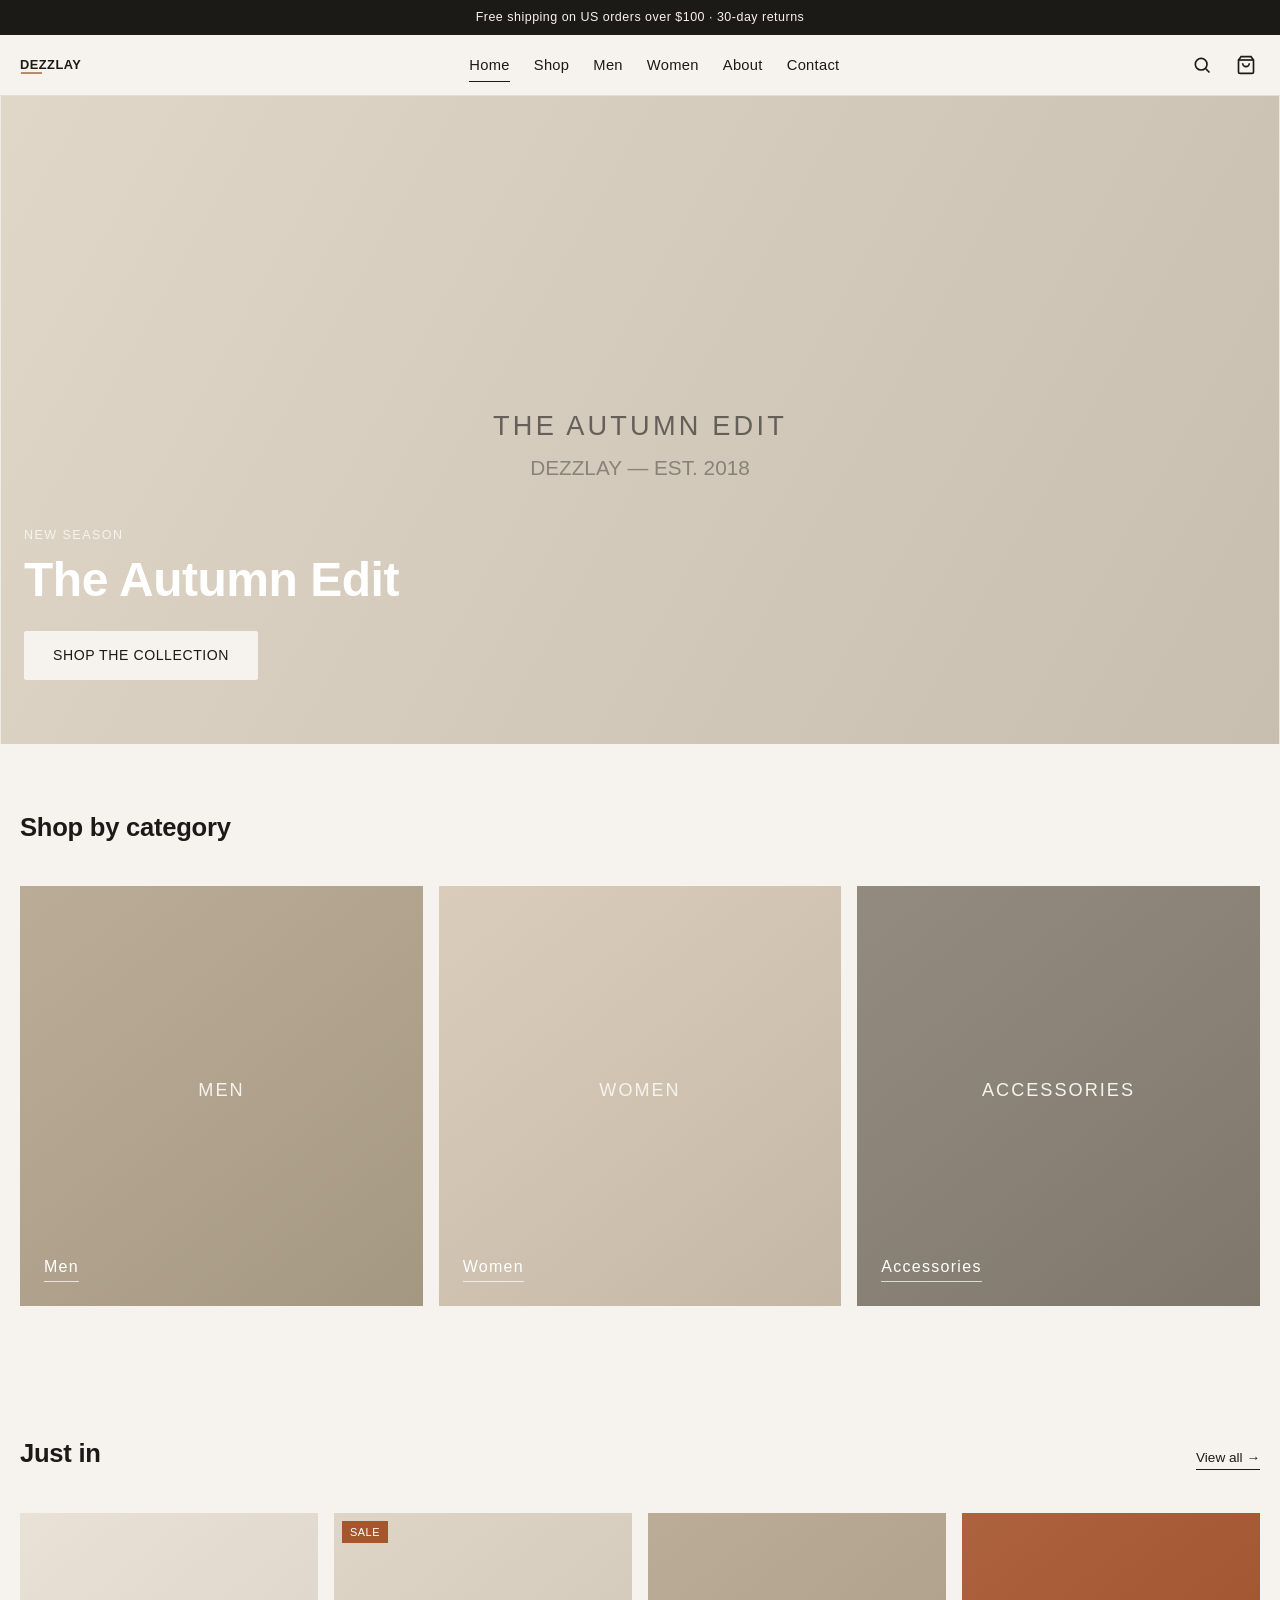
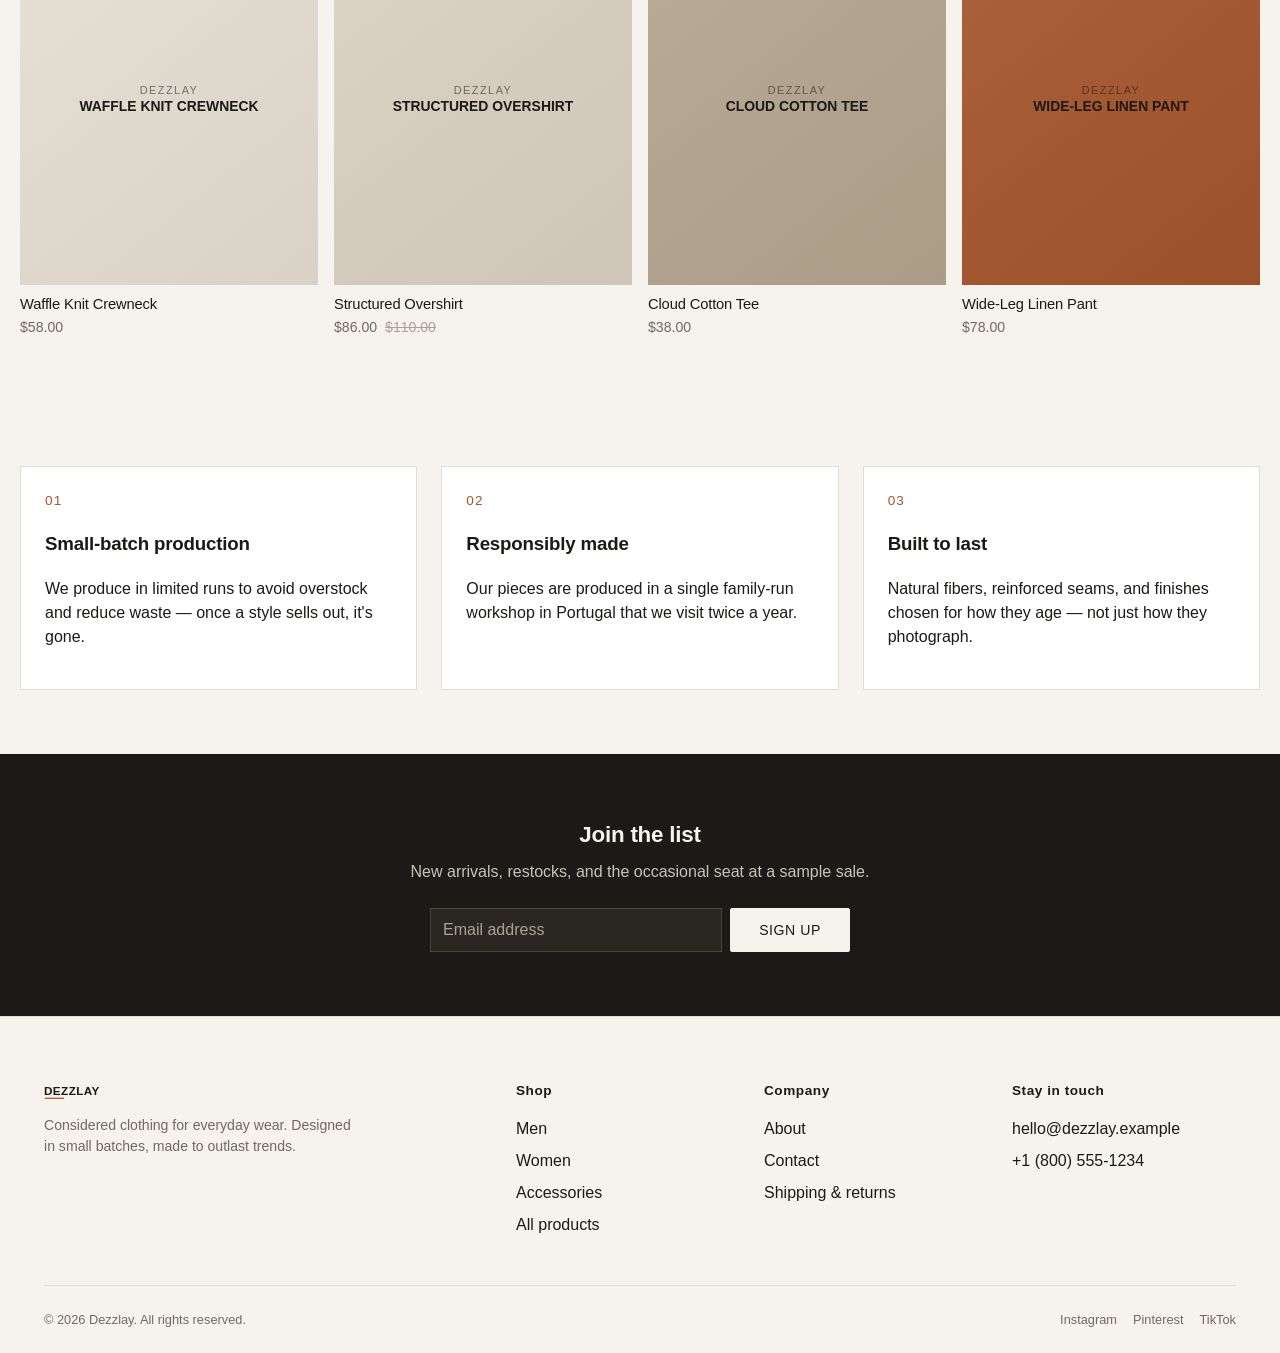
==== index.html @ 0eb993d6 "Initial commit" ====
<!doctype html>
<html lang="en">
<head>
<meta charset="UTF-8">
<meta name="viewport" content="width=device-width, initial-scale=1.0">
<title>Dezzlay — Considered Clothing, Made to Last</title>
<meta name="description" content="Dezzlay is a small clothing label making considered everyday essentials for men and women, designed in small batches and made to last.">
<link rel="icon" href="assets/favicon.svg" type="image/svg+xml">
<link rel="stylesheet" href="css/style.css">
</head>
<body>

<div class="topbar">Free shipping on US orders over $100 · 30-day returns</div>

<header class="site-header">
  <div class="container header-inner">
    <a href="index.html" class="logo"><img src="assets/logo.svg" alt="Dezzlay"></a>
    <nav class="main-nav">
      <ul>
        <li><a href="index.html" class="active">Home</a></li>
        <li><a href="shop.html">Shop</a></li>
        <li><a href="shop.html?category=men">Men</a></li>
        <li><a href="shop.html?category=women">Women</a></li>
        <li><a href="about.html">About</a></li>
        <li><a href="contact.html">Contact</a></li>
      </ul>
    </nav>
    <div class="header-actions">
      <button class="icon-btn" data-search-toggle aria-label="Search">
        <svg viewBox="0 0 24 24" fill="none" stroke="currentColor" stroke-width="2"><circle cx="11" cy="11" r="7"/><line x1="21" y1="21" x2="16.65" y2="16.65"/></svg>
      </button>
      <button class="icon-btn" data-cart-toggle aria-label="Cart">
        <svg viewBox="0 0 24 24" fill="none" stroke="currentColor" stroke-width="2"><path d="M6 2 3 6v14a2 2 0 0 0 2 2h14a2 2 0 0 0 2-2V6l-3-4Z"/><path d="M3 6h18"/><path d="M16 10a4 4 0 0 1-8 0"/></svg>
        <span class="cart-count" data-cart-count style="display:none;">0</span>
      </button>
      <button class="menu-toggle" aria-label="Open menu" aria-expanded="false"><span></span><span></span><span></span></button>
    </div>
  </div>
  <div class="search-panel">
    <div class="container">
      <form>
        <input type="text" placeholder="Search products…" aria-label="Search products">
        <button type="submit">Search</button>
      </form>
    </div>
  </div>
</header>
<div class="nav-scrim"></div>

<main>

  <section class="hero">
    <img src="assets/hero.svg" alt="Dezzlay autumn collection">
    <div class="hero-content">
      <span class="eyebrow">New Season</span>
      <h1>The Autumn Edit</h1>
      <a href="shop.html" class="btn btn-light">Shop the collection</a>
    </div>
  </section>

  <section class="section container">
    <div class="section-head">
      <h2>Shop by category</h2>
    </div>
    <div class="category-grid">
      <a class="category-tile" href="shop.html?category=men">
        <img src="assets/tile-men.svg" alt="Men's clothing">
        <span>Men</span>
      </a>
      <a class="category-tile" href="shop.html?category=women">
        <img src="assets/tile-women.svg" alt="Women's clothing">
        <span>Women</span>
      </a>
      <a class="category-tile" href="shop.html?category=accessories">
        <img src="assets/tile-accessories.svg" alt="Accessories">
        <span>Accessories</span>
      </a>
    </div>
  </section>

  <section class="section container">
    <div class="section-head">
      <h2>Just in</h2>
      <a href="shop.html" class="link-arrow">View all →</a>
    </div>
    <div class="product-grid" id="featured-grid"></div>
  </section>

  <section class="section container">
    <div class="value-grid">
      <div class="value-card">
        <div class="num">01</div>
        <h3>Small-batch production</h3>
        <p>We produce in limited runs to avoid overstock and reduce waste — once a style sells out, it's gone.</p>
      </div>
      <div class="value-card">
        <div class="num">02</div>
        <h3>Responsibly made</h3>
        <p>Our pieces are produced in a single family-run workshop in Portugal that we visit twice a year.</p>
      </div>
      <div class="value-card">
        <div class="num">03</div>
        <h3>Built to last</h3>
        <p>Natural fibers, reinforced seams, and finishes chosen for how they age — not just how they photograph.</p>
      </div>
    </div>
  </section>

  <section class="newsletter">
    <div class="container">
      <h2>Join the list</h2>
      <p>New arrivals, restocks, and the occasional seat at a sample sale.</p>
      <form>
        <input type="email" required placeholder="Email address" aria-label="Email address">
        <button class="btn btn-light" type="submit">Sign up</button>
      </form>
    </div>
  </section>

</main>

<footer class="site-footer">
  <div class="container">
    <div class="footer-grid">
      <div>
        <img src="assets/logo.svg" alt="Dezzlay" style="height:20px;margin-bottom:12px;">
        <p>Considered clothing for everyday wear. Designed in small batches, made to outlast trends.</p>
      </div>
      <div>
        <h4>Shop</h4>
        <ul>
          <li><a href="shop.html?category=men">Men</a></li>
          <li><a href="shop.html?category=women">Women</a></li>
          <li><a href="shop.html?category=accessories">Accessories</a></li>
          <li><a href="shop.html">All products</a></li>
        </ul>
      </div>
      <div>
        <h4>Company</h4>
        <ul>
          <li><a href="about.html">About</a></li>
          <li><a href="contact.html">Contact</a></li>
          <li><a href="contact.html">Shipping &amp; returns</a></li>
        </ul>
      </div>
      <div>
        <h4>Stay in touch</h4>
        <ul>
          <li><a href="mailto:hello@dezzlay.example">hello@dezzlay.example</a></li>
          <li><a href="tel:+18005551234">+1 (800) 555-1234</a></li>
        </ul>
      </div>
    </div>
    <div class="footer-bottom">
      <span>© <span data-year></span> Dezzlay. All rights reserved.</span>
      <div class="social-row">
        <a href="#">Instagram</a>
        <a href="#">Pinterest</a>
        <a href="#">TikTok</a>
      </div>
    </div>
  </div>
</footer>

<div class="cart-drawer-scrim"></div>
<div class="cart-drawer">
  <div class="cart-drawer-head">
    <strong>Your cart</strong>
    <button class="icon-btn" data-cart-close aria-label="Close cart">✕</button>
  </div>
  <div class="cart-drawer-body"></div>
  <div class="cart-drawer-foot"></div>
</div>

<script src="js/products.js"></script>
<script src="js/cart.js"></script>
<script src="js/cart-render.js"></script>
<script src="js/main.js"></script>
<script src="js/home.js"></script>
</body>
</html>
---- css/style.css ----
/* ==========================================================================
   DEZZLAY — Design system
   ========================================================================== */

:root {
  --bg: #F6F3EE;
  --surface: #FFFFFF;
  --text: #1C1A17;
  --muted: #6F6A61;
  --border: #E3DED5;
  --accent: #A6562D;
  --accent-dark: #86431F;
  --success: #4B6350;
  --danger: #B3402F;

  --font-sans: 'Helvetica Neue', Arial, 'Segoe UI', sans-serif;
  --container: 1240px;
  --radius: 2px;

  --space-1: 4px;
  --space-2: 8px;
  --space-3: 16px;
  --space-4: 24px;
  --space-5: 40px;
  --space-6: 64px;
  --space-7: 96px;
}

* { box-sizing: border-box; }
html { scroll-behavior: smooth; }

body {
  margin: 0;
  font-family: var(--font-sans);
  background: var(--bg);
  color: var(--text);
  line-height: 1.5;
  -webkit-font-smoothing: antialiased;
}

img { max-width: 100%; display: block; }
a { color: inherit; text-decoration: none; }
ul { list-style: none; margin: 0; padding: 0; }
button { font-family: inherit; cursor: pointer; }
input, select, textarea { font-family: inherit; font-size: 1rem; }

.container {
  max-width: var(--container);
  margin: 0 auto;
  padding: 0 var(--space-4);
}

.visually-hidden {
  position: absolute;
  width: 1px; height: 1px;
  overflow: hidden;
  clip: rect(0,0,0,0);
  white-space: nowrap;
}

/* ---------- Topbar ---------- */
.topbar {
  background: var(--text);
  color: var(--bg);
  font-size: 0.78rem;
  letter-spacing: 0.04em;
  text-align: center;
  padding: var(--space-2) var(--space-3);
}

/* ---------- Header ---------- */
.site-header {
  position: sticky;
  top: 0;
  z-index: 50;
  background: var(--bg);
  border-bottom: 1px solid var(--border);
}

.header-inner {
  display: flex;
  align-items: center;
  justify-content: space-between;
  padding: var(--space-3) 0;
  gap: var(--space-4);
}

.logo img { height: 22px; }

.main-nav { display: flex; }
.main-nav ul { display: flex; gap: var(--space-4); }
.main-nav a {
  font-size: 0.92rem;
  letter-spacing: 0.02em;
  padding: var(--space-2) 0;
  border-bottom: 1px solid transparent;
  transition: border-color 0.15s ease;
}
.main-nav a:hover,
.main-nav a.active { border-color: var(--text); }

.header-actions { display: flex; align-items: center; gap: var(--space-3); }

.icon-btn {
  background: none;
  border: none;
  padding: var(--space-1);
  display: inline-flex;
  align-items: center;
  justify-content: center;
  color: var(--text);
  position: relative;
}
.icon-btn svg { width: 20px; height: 20px; }

.cart-count {
  position: absolute;
  top: -6px;
  right: -8px;
  background: var(--accent);
  color: #fff;
  font-size: 0.65rem;
  min-width: 16px;
  height: 16px;
  border-radius: 50%;
  display: flex;
  align-items: center;
  justify-content: center;
  padding: 0 3px;
}

.menu-toggle {
  display: none;
  background: none;
  border: none;
  flex-direction: column;
  gap: 4px;
  padding: var(--space-2);
}
.menu-toggle span {
  width: 22px; height: 2px;
  background: var(--text);
  display: block;
}

.search-panel {
  display: none;
  border-bottom: 1px solid var(--border);
  background: var(--surface);
}
.search-panel.open { display: block; }
.search-panel form {
  display: flex;
  gap: var(--space-2);
  padding: var(--space-3) 0;
}
.search-panel input {
  flex: 1;
  border: 1px solid var(--border);
  padding: var(--space-2) var(--space-3);
  background: var(--bg);
}
.search-panel button {
  border: 1px solid var(--text);
  background: var(--text);
  color: var(--bg);
  padding: var(--space-2) var(--space-4);
}

/* ---------- Mobile nav ---------- */
@media (max-width: 860px) {
  .main-nav {
    position: fixed;
    inset: 0 20% 0 0;
    top: 0;
    background: var(--bg);
    transform: translateX(100%);
    transition: transform 0.25s ease;
    padding: var(--space-6) var(--space-4);
    border-left: 1px solid var(--border);
    z-index: 60;
  }
  .main-nav.open { transform: translateX(0); }
  .main-nav ul { flex-direction: column; gap: var(--space-3); }
  .main-nav a { font-size: 1.1rem; }
  .menu-toggle { display: flex; }
  .nav-scrim {
    display: none;
    position: fixed; inset: 0;
    background: rgba(0,0,0,0.3);
    z-index: 55;
  }
  .nav-scrim.open { display: block; }
}

/* ---------- Buttons ---------- */
.btn {
  display: inline-flex;
  align-items: center;
  justify-content: center;
  gap: var(--space-2);
  padding: 13px 28px;
  border: 1px solid var(--text);
  background: var(--text);
  color: var(--bg);
  font-size: 0.88rem;
  letter-spacing: 0.04em;
  text-transform: uppercase;
  border-radius: var(--radius);
  transition: opacity 0.15s ease, transform 0.1s ease;
}
.btn:hover { opacity: 0.85; }
.btn:active { transform: translateY(1px); }
.btn:disabled { opacity: 0.4; cursor: not-allowed; }

.btn-outline {
  background: transparent;
  color: var(--text);
}
.btn-light {
  background: var(--bg);
  color: var(--text);
  border-color: var(--bg);
}
.btn-block { width: 100%; }
.btn-sm { padding: 9px 18px; font-size: 0.78rem; }

/* ---------- Hero ---------- */
.hero {
  position: relative;
}
.hero img {
  width: 100%;
  height: 72vh;
  min-height: 420px;
  object-fit: cover;
}
.hero-content {
  position: absolute;
  bottom: var(--space-6);
  left: var(--space-4);
  max-width: 440px;
}
.hero-content .eyebrow { color: var(--bg); }
.hero-content h1 {
  color: #fff;
  font-size: clamp(2rem, 4vw, 3rem);
  margin: var(--space-2) 0 var(--space-4);
  line-height: 1.1;
}

.eyebrow {
  text-transform: uppercase;
  letter-spacing: 0.12em;
  font-size: 0.78rem;
  color: var(--muted);
}

/* ---------- Section headers ---------- */
.section {
  padding: var(--space-6) 0;
}
.section-head {
  display: flex;
  align-items: baseline;
  justify-content: space-between;
  margin-bottom: var(--space-5);
  flex-wrap: wrap;
  gap: var(--space-2);
}
.section-head h2 {
  font-size: 1.6rem;
  margin: 0;
}
.section-head .link-arrow {
  font-size: 0.85rem;
  border-bottom: 1px solid var(--text);
}

/* ---------- Category tiles ---------- */
.category-grid {
  display: grid;
  grid-template-columns: repeat(3, 1fr);
  gap: var(--space-3);
}
.category-tile { position: relative; overflow: hidden; }
.category-tile img { width: 100%; height: 420px; object-fit: cover; transition: transform 0.4s ease; }
.category-tile:hover img { transform: scale(1.04); }
.category-tile span {
  position: absolute;
  bottom: var(--space-4);
  left: var(--space-4);
  color: #fff;
  font-size: 1rem;
  letter-spacing: 0.08em;
  border-bottom: 1px solid rgba(255,255,255,0.7);
  padding-bottom: 2px;
}

@media (max-width: 760px) {
  .category-grid { grid-template-columns: 1fr; }
}

/* ---------- Product grid ---------- */
.toolbar {
  display: flex;
  align-items: center;
  justify-content: space-between;
  flex-wrap: wrap;
  gap: var(--space-3);
  margin-bottom: var(--space-5);
  border-bottom: 1px solid var(--border);
  padding-bottom: var(--space-4);
}
.filters { display: flex; gap: var(--space-2); flex-wrap: wrap; }
.filter-btn {
  border: 1px solid var(--border);
  background: var(--surface);
  padding: 8px 16px;
  font-size: 0.82rem;
  letter-spacing: 0.02em;
  border-radius: 999px;
}
.filter-btn.active { background: var(--text); color: var(--bg); border-color: var(--text); }

.sort-select {
  border: 1px solid var(--border);
  background: var(--surface);
  padding: 8px 12px;
}

.product-grid {
  display: grid;
  grid-template-columns: repeat(4, 1fr);
  gap: var(--space-4) var(--space-3);
}
@media (max-width: 980px) { .product-grid { grid-template-columns: repeat(2, 1fr); } }
@media (max-width: 520px) { .product-grid { grid-template-columns: 1fr 1fr; gap: var(--space-3) var(--space-2); } }

.product-card { display: block; }
.product-card .thumb {
  position: relative;
  overflow: hidden;
  background: var(--border);
  aspect-ratio: 4 / 5;
}
.product-card .thumb img.alt {
  position: absolute; inset: 0;
  opacity: 0;
  transition: opacity 0.3s ease;
}
.product-card:hover .thumb img.alt { opacity: 1; }
.product-card .badge {
  position: absolute;
  top: var(--space-2);
  left: var(--space-2);
  background: var(--accent);
  color: #fff;
  font-size: 0.68rem;
  letter-spacing: 0.05em;
  padding: 3px 8px;
  text-transform: uppercase;
}
.product-card .info { padding-top: var(--space-2); }
.product-card h3 {
  font-size: 0.92rem;
  font-weight: 500;
  margin: 0 0 2px;
}
.product-card .price {
  font-size: 0.88rem;
  color: var(--muted);
  display: flex;
  gap: var(--space-2);
}
.product-card .price .compare {
  text-decoration: line-through;
  color: #A9A298;
}
.product-card .swatches {
  display: flex;
  gap: 4px;
  margin-top: 6px;
}
.product-card .swatches span {
  width: 10px; height: 10px;
  border-radius: 50%;
  border: 1px solid var(--border);
}

.empty-state {
  text-align: center;
  padding: var(--space-7) 0;
  color: var(--muted);
}

/* ---------- Product detail ---------- */
.product-detail {
  display: grid;
  grid-template-columns: 1fr 1fr;
  gap: var(--space-6);
}
@media (max-width: 860px) { .product-detail { grid-template-columns: 1fr; gap: var(--space-4); } }

.gallery-main {
  aspect-ratio: 4/5;
  background: var(--border);
  overflow: hidden;
  margin-bottom: var(--space-2);
}
.gallery-thumbs { display: flex; gap: var(--space-2); }
.gallery-thumbs button {
  border: 1px solid transparent;
  background: none;
  padding: 0;
  width: 72px; height: 90px;
  overflow: hidden;
}
.gallery-thumbs button.active { border-color: var(--text); }

.product-info .breadcrumb {
  font-size: 0.8rem;
  color: var(--muted);
  margin-bottom: var(--space-3);
}
.product-info .breadcrumb a:hover { text-decoration: underline; }
.product-info h1 { font-size: 1.8rem; margin: 0 0 var(--space-2); }
.product-info .price-row {
  display: flex;
  align-items: center;
  gap: var(--space-3);
  font-size: 1.15rem;
  margin-bottom: var(--space-4);
}
.product-info .price-row .compare {
  text-decoration: line-through;
  color: var(--muted);
  font-size: 0.95rem;
}

.option-group { margin-bottom: var(--space-4); }
.option-group .label-row {
  display: flex;
  justify-content: space-between;
  font-size: 0.85rem;
  margin-bottom: var(--space-2);
}
.option-group .label-row .selected { color: var(--muted); }

.swatch-row { display: flex; gap: var(--space-2); flex-wrap: wrap; }
.size-btn {
  border: 1px solid var(--border);
  background: var(--surface);
  min-width: 48px;
  padding: 10px 12px;
  font-size: 0.85rem;
}
.size-btn.active { border-color: var(--text); background: var(--text); color: var(--bg); }
.color-dot {
  width: 30px; height: 30px;
  border-radius: 50%;
  border: 2px solid transparent;
  display: inline-flex;
  align-items: center;
  justify-content: center;
}
.color-dot.active { border-color: var(--text); }
.color-dot i { width: 22px; height: 22px; border-radius: 50%; display: block; background: var(--c, var(--border)); }

.qty-row { display: flex; align-items: center; gap: var(--space-3); margin-bottom: var(--space-3); }
.qty-stepper {
  display: inline-flex;
  align-items: center;
  border: 1px solid var(--border);
}
.qty-stepper button {
  width: 36px; height: 40px;
  background: none;
  border: none;
  font-size: 1rem;
}
.qty-stepper input {
  width: 40px;
  text-align: center;
  border: none;
  background: none;
}

.add-to-cart-row { display: flex; gap: var(--space-2); margin-bottom: var(--space-4); }

.accordion-item { border-top: 1px solid var(--border); }
.accordion-item:last-child { border-bottom: 1px solid var(--border); }
.accordion-item summary {
  padding: var(--space-3) 0;
  cursor: pointer;
  font-size: 0.92rem;
  list-style: none;
  display: flex;
  justify-content: space-between;
}
.accordion-item summary::-webkit-details-marker { display: none; }
.accordion-item summary::after { content: '+'; }
.accordion-item[open] summary::after { content: '–'; }
.accordion-item p { color: var(--muted); font-size: 0.9rem; padding-bottom: var(--space-3); margin: 0; }
.accordion-item ul { color: var(--muted); font-size: 0.9rem; padding: 0 0 var(--space-3) var(--space-3); list-style: disc; }

.form-note {
  font-size: 0.82rem;
  color: var(--muted);
  margin-top: var(--space-2);
}

/* ---------- Cart ---------- */
.cart-layout {
  display: grid;
  grid-template-columns: 2fr 1fr;
  gap: var(--space-6);
  align-items: start;
}
@media (max-width: 860px) { .cart-layout { grid-template-columns: 1fr; } }

.cart-line {
  display: grid;
  grid-template-columns: 90px 1fr auto;
  gap: var(--space-3);
  padding: var(--space-4) 0;
  border-bottom: 1px solid var(--border);
}
.cart-line .thumb { aspect-ratio: 4/5; overflow: hidden; background: var(--border); }
.cart-line .meta h3 { margin: 0 0 4px; font-size: 0.95rem; }
.cart-line .meta .variant { font-size: 0.82rem; color: var(--muted); margin-bottom: var(--space-2); }
.cart-line .remove-btn { font-size: 0.78rem; color: var(--muted); border-bottom: 1px solid var(--muted); }
.cart-line .line-total { font-size: 0.95rem; text-align: right; white-space: nowrap; }

.summary-box {
  border: 1px solid var(--border);
  padding: var(--space-4);
  background: var(--surface);
}
.summary-row {
  display: flex;
  justify-content: space-between;
  font-size: 0.92rem;
  margin-bottom: var(--space-2);
  color: var(--muted);
}
.summary-row.total {
  color: var(--text);
  font-size: 1.1rem;
  border-top: 1px solid var(--border);
  padding-top: var(--space-3);
  margin-top: var(--space-3);
}

.cart-empty { text-align: center; padding: var(--space-7) 0; }

/* ---------- Mini cart drawer ---------- */
.cart-drawer-scrim {
  display: none;
  position: fixed; inset: 0;
  background: rgba(0,0,0,0.3);
  z-index: 70;
}
.cart-drawer-scrim.open { display: block; }
.cart-drawer {
  position: fixed;
  top: 0; right: 0; bottom: 0;
  width: 380px;
  max-width: 90vw;
  background: var(--bg);
  z-index: 75;
  transform: translateX(100%);
  transition: transform 0.25s ease;
  display: flex;
  flex-direction: column;
}
.cart-drawer.open { transform: translateX(0); }
.cart-drawer-head {
  display: flex;
  justify-content: space-between;
  align-items: center;
  padding: var(--space-4);
  border-bottom: 1px solid var(--border);
}
.cart-drawer-body { flex: 1; overflow-y: auto; padding: 0 var(--space-4); }
.cart-drawer-foot { padding: var(--space-4); border-top: 1px solid var(--border); }

/* ---------- Forms (contact/newsletter) ---------- */
.form-grid {
  display: grid;
  grid-template-columns: 1fr 1fr;
  gap: var(--space-3);
}
@media (max-width: 640px) { .form-grid { grid-template-columns: 1fr; } }
.field { display: flex; flex-direction: column; gap: 6px; margin-bottom: var(--space-3); }
.field.full { grid-column: 1 / -1; }
.field label { font-size: 0.82rem; color: var(--muted); }
.field input, .field textarea, .field select {
  border: 1px solid var(--border);
  background: var(--surface);
  padding: 11px 12px;
}
.field textarea { resize: vertical; min-height: 120px; }

.newsletter {
  background: var(--text);
  color: var(--bg);
  text-align: center;
  padding: var(--space-6) var(--space-4);
}
.newsletter h2 { margin: 0 0 var(--space-2); font-size: 1.4rem; }
.newsletter p { color: #C9C3B8; margin: 0 0 var(--space-4); }
.newsletter form {
  display: flex;
  max-width: 420px;
  margin: 0 auto;
  gap: var(--space-2);
}
.newsletter input {
  flex: 1;
  border: 1px solid #4A463F;
  background: #2A2722;
  color: var(--bg);
  padding: 12px;
}
.newsletter input::placeholder { color: #A9A298; }

/* ---------- Footer ---------- */
.site-footer {
  border-top: 1px solid var(--border);
  padding: var(--space-6) 0 var(--space-4);
}
.footer-grid {
  display: grid;
  grid-template-columns: 2fr 1fr 1fr 1fr;
  gap: var(--space-4);
  margin-bottom: var(--space-5);
}
@media (max-width: 760px) {
  .footer-grid { grid-template-columns: 1fr 1fr; }
}
.footer-grid h4 { font-size: 0.85rem; margin: 0 0 var(--space-3); letter-spacing: 0.04em; }
.footer-grid ul li { margin-bottom: var(--space-2); }
.footer-grid a:hover { text-decoration: underline; }
.footer-grid p { color: var(--muted); font-size: 0.88rem; max-width: 320px; }
.footer-bottom {
  display: flex;
  justify-content: space-between;
  flex-wrap: wrap;
  gap: var(--space-2);
  border-top: 1px solid var(--border);
  padding-top: var(--space-4);
  font-size: 0.8rem;
  color: var(--muted);
}
.social-row { display: flex; gap: var(--space-3); }

/* ---------- About page ---------- */
.about-hero {
  display: grid;
  grid-template-columns: 1fr 1fr;
  gap: var(--space-6);
  align-items: center;
}
@media (max-width: 860px) { .about-hero { grid-template-columns: 1fr; } }
.about-hero img { aspect-ratio: 6/7; object-fit: cover; }
.stat-row { display: flex; gap: var(--space-6); margin-top: var(--space-5); }
.stat-row .stat strong { display: block; font-size: 1.8rem; }
.stat-row .stat span { color: var(--muted); font-size: 0.85rem; }

.value-grid {
  display: grid;
  grid-template-columns: repeat(3, 1fr);
  gap: var(--space-4);
}
@media (max-width: 760px) { .value-grid { grid-template-columns: 1fr; } }
.value-card { border: 1px solid var(--border); padding: var(--space-4); background: var(--surface); }
.value-card .num { color: var(--accent); font-size: 0.85rem; letter-spacing: 0.08em; margin-bottom: var(--space-2); }

/* ---------- Breadcrumbs / generic page header ---------- */
.page-header { padding: var(--space-5) 0 var(--space-4); border-bottom: 1px solid var(--border); margin-bottom: var(--space-5); }
.page-header h1 { margin: 0; font-size: 1.9rem; }
.page-header p { color: var(--muted); margin: var(--space-2) 0 0; max-width: 560px; }

/* ---------- 404 ---------- */
.not-found { text-align: center; padding: var(--space-7) 0; }
.not-found .code { font-size: 5rem; margin: 0; color: var(--border); font-weight: 700; }

/* ---------- Toast ---------- */
.toast {
  position: fixed;
  bottom: var(--space-4);
  left: 50%;
  transform: translateX(-50%) translateY(20px);
  background: var(--text);
  color: var(--bg);
  padding: 12px 22px;
  font-size: 0.88rem;
  border-radius: var(--radius);
  opacity: 0;
  pointer-events: none;
  transition: opacity 0.2s ease, transform 0.2s ease;
  z-index: 90;
}
.toast.show { opacity: 1; transform: translateX(-50%) translateY(0); }

/* ---------- Misc ---------- */
.two-col {
  display: grid;
  grid-template-columns: 1fr 1fr;
  gap: var(--space-5);
}
@media (max-width: 760px) { .two-col { grid-template-columns: 1fr; } }

.map-placeholder {
  background: var(--border);
  aspect-ratio: 16/9;
  display: flex;
  align-items: center;
  justify-content: center;
  color: var(--muted);
  font-size: 0.85rem;
}

h1, h2, h3 { font-weight: 600; letter-spacing: -0.01em; }
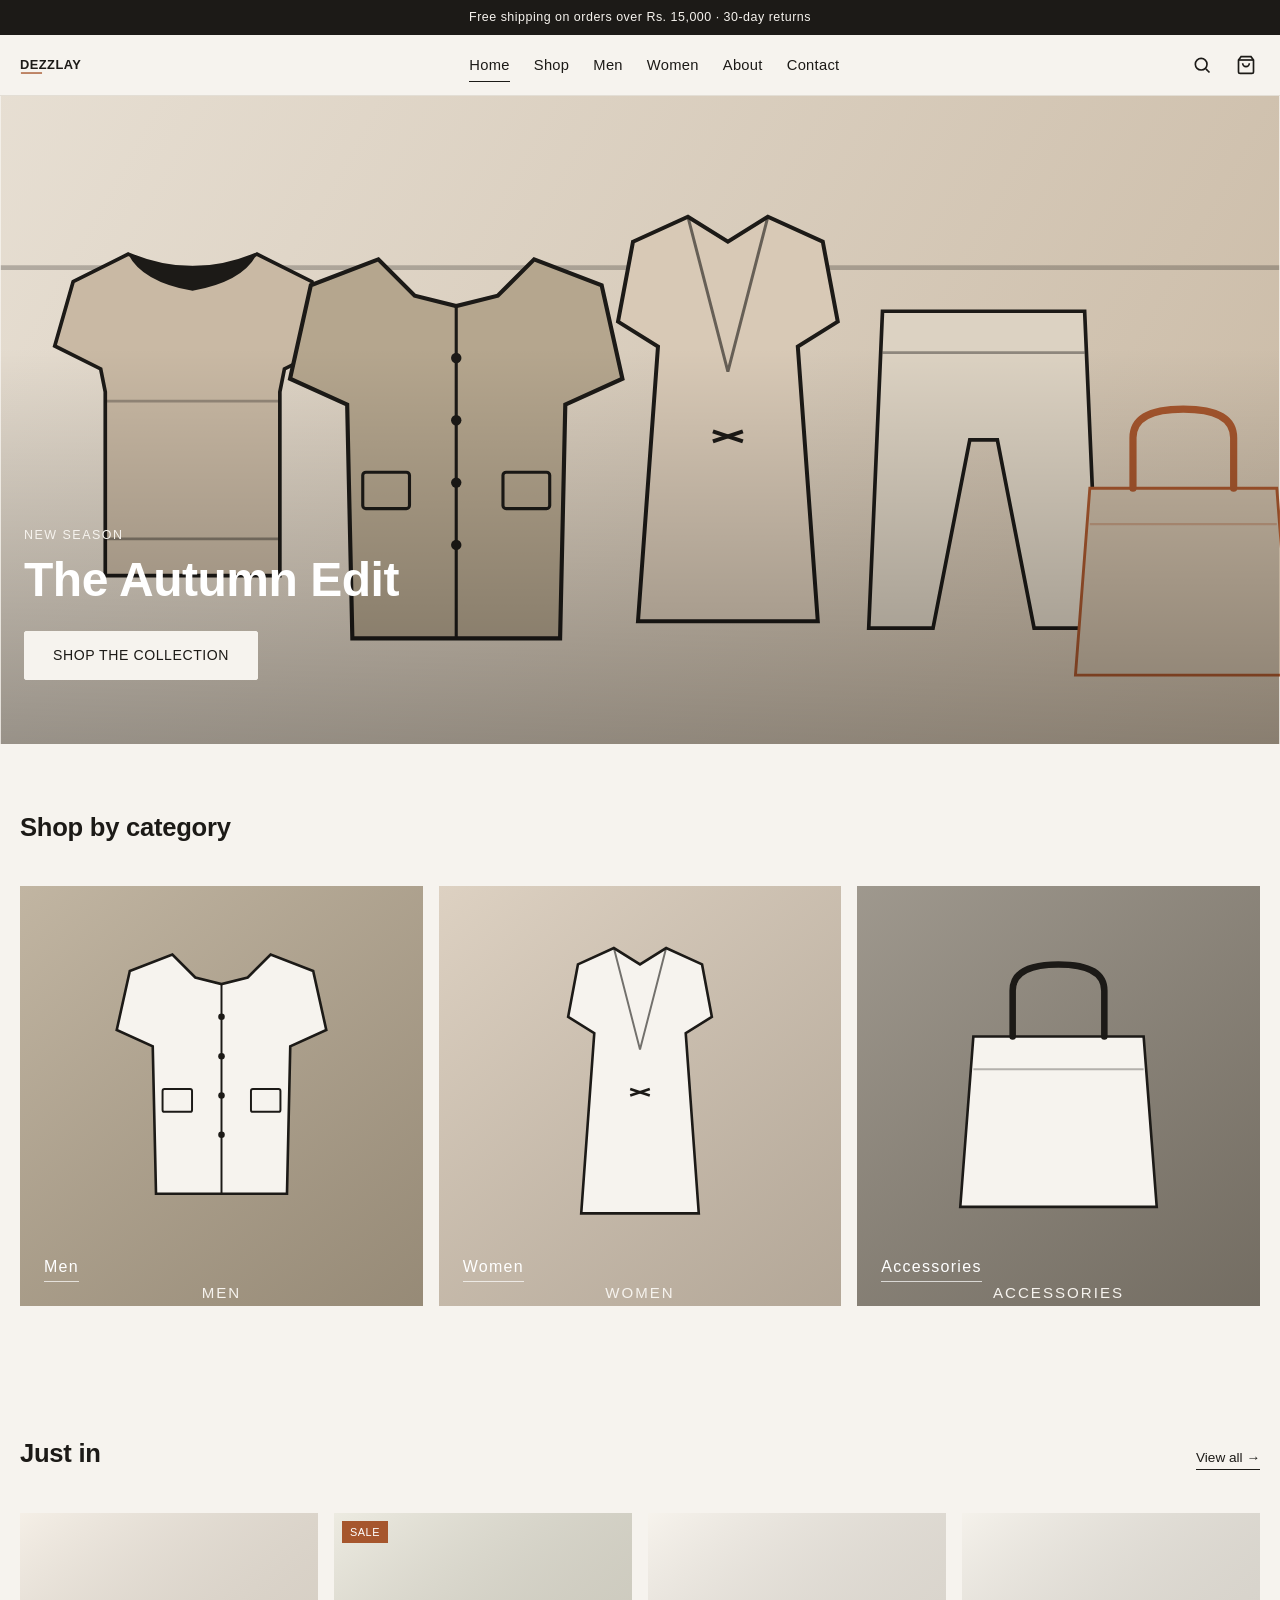
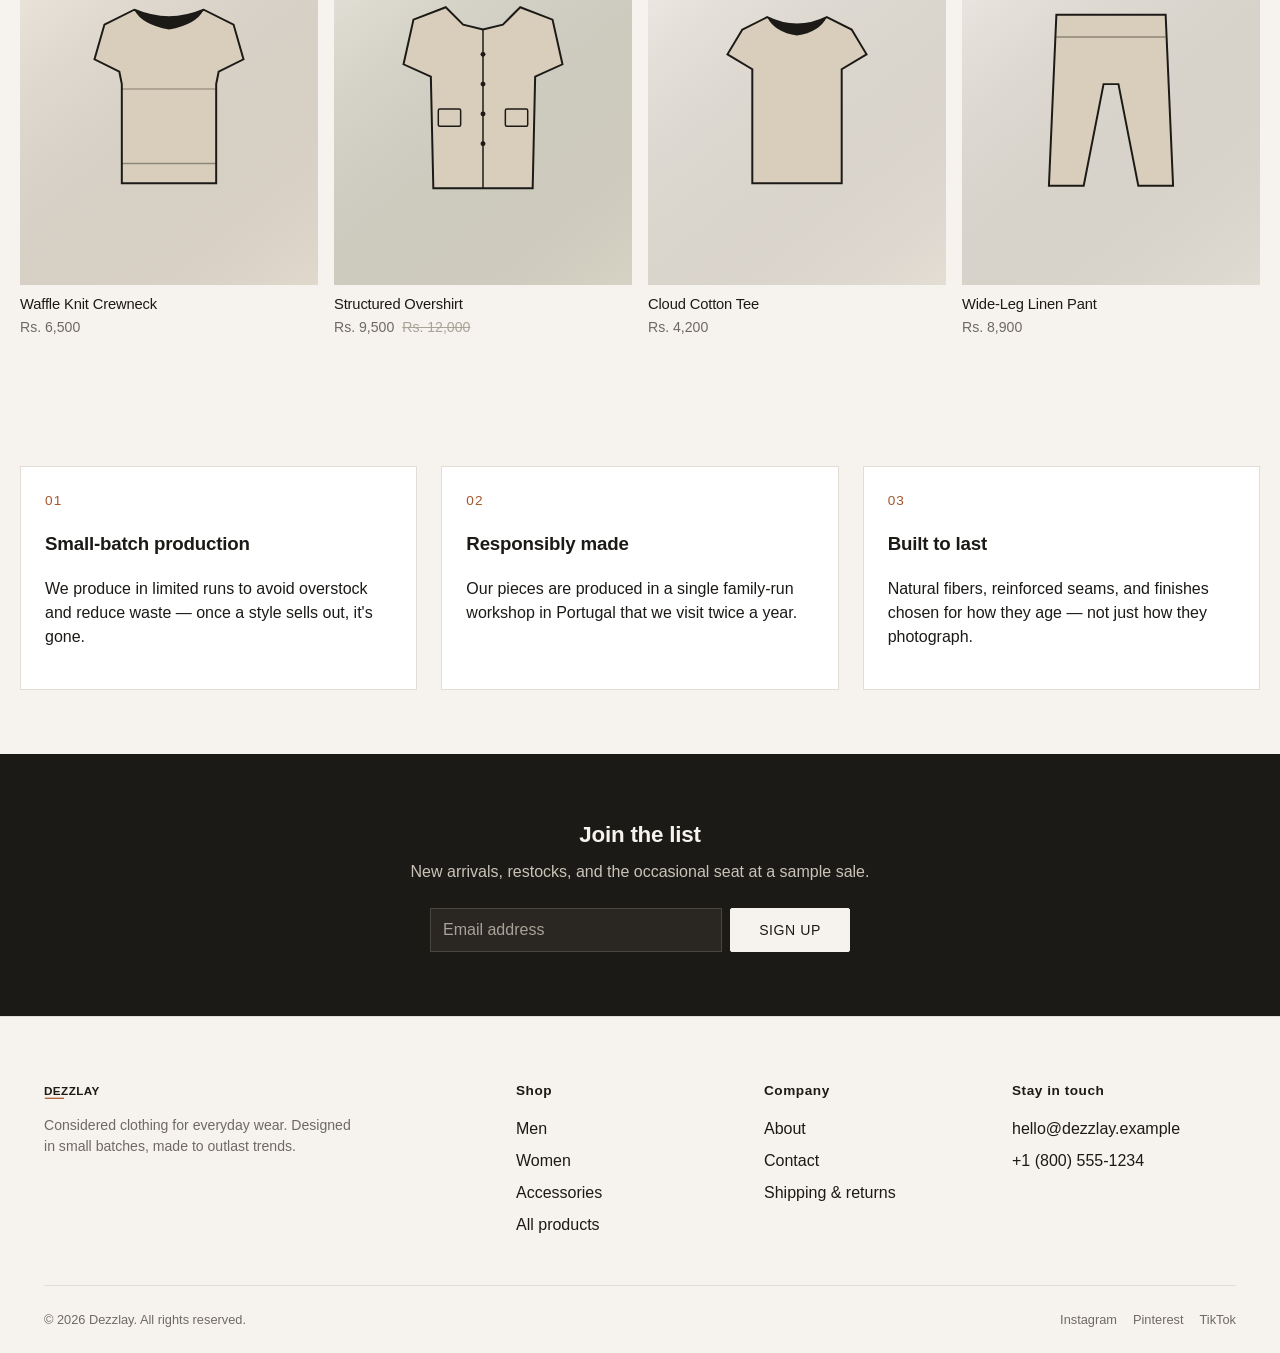
==== commit be94f802: "Switch to PKR pricing and illustrated product images" ====
--- a/index.html
+++ b/index.html
@@ -10,7 +10,7 @@
 </head>
 <body>
 
-<div class="topbar">Free shipping on US orders over $100 · 30-day returns</div>
+<div class="topbar">Free shipping on orders over Rs. 15,000 · 30-day returns</div>
 
 <header class="site-header">
   <div class="container header-inner">
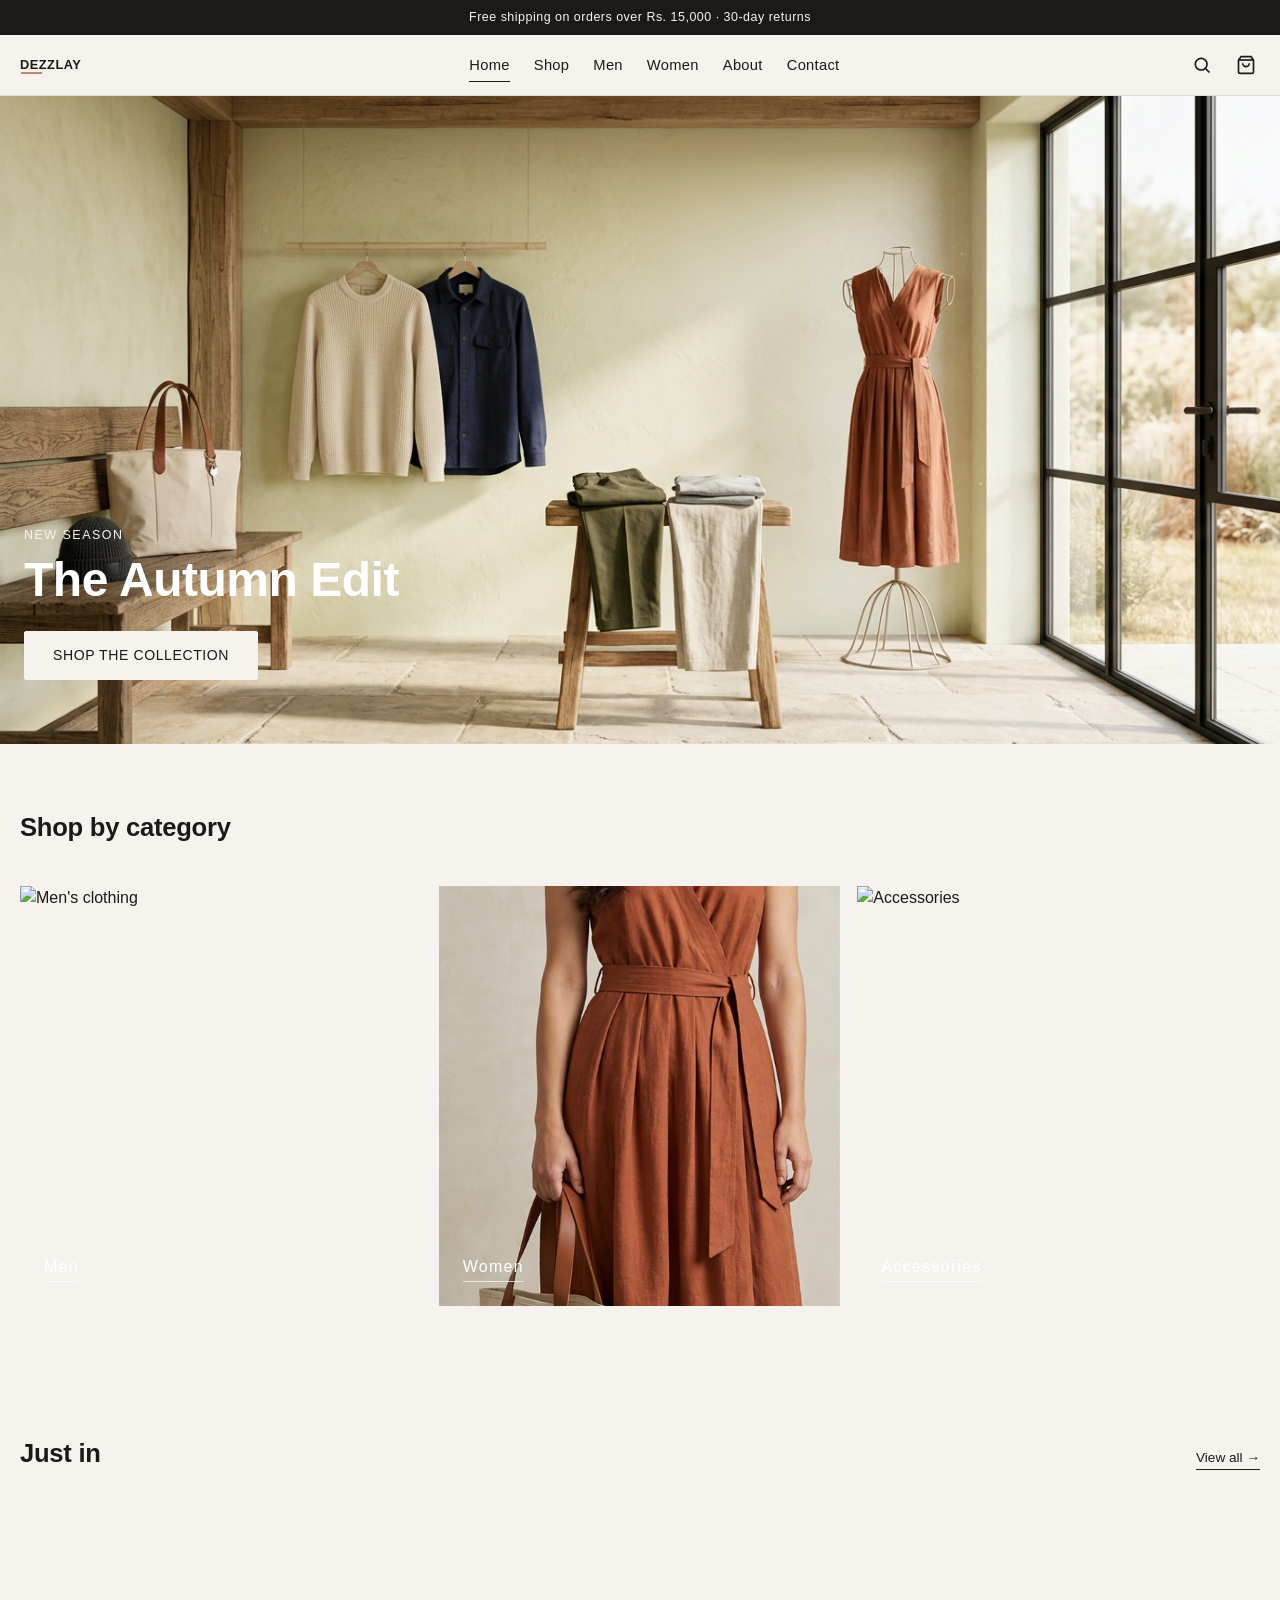
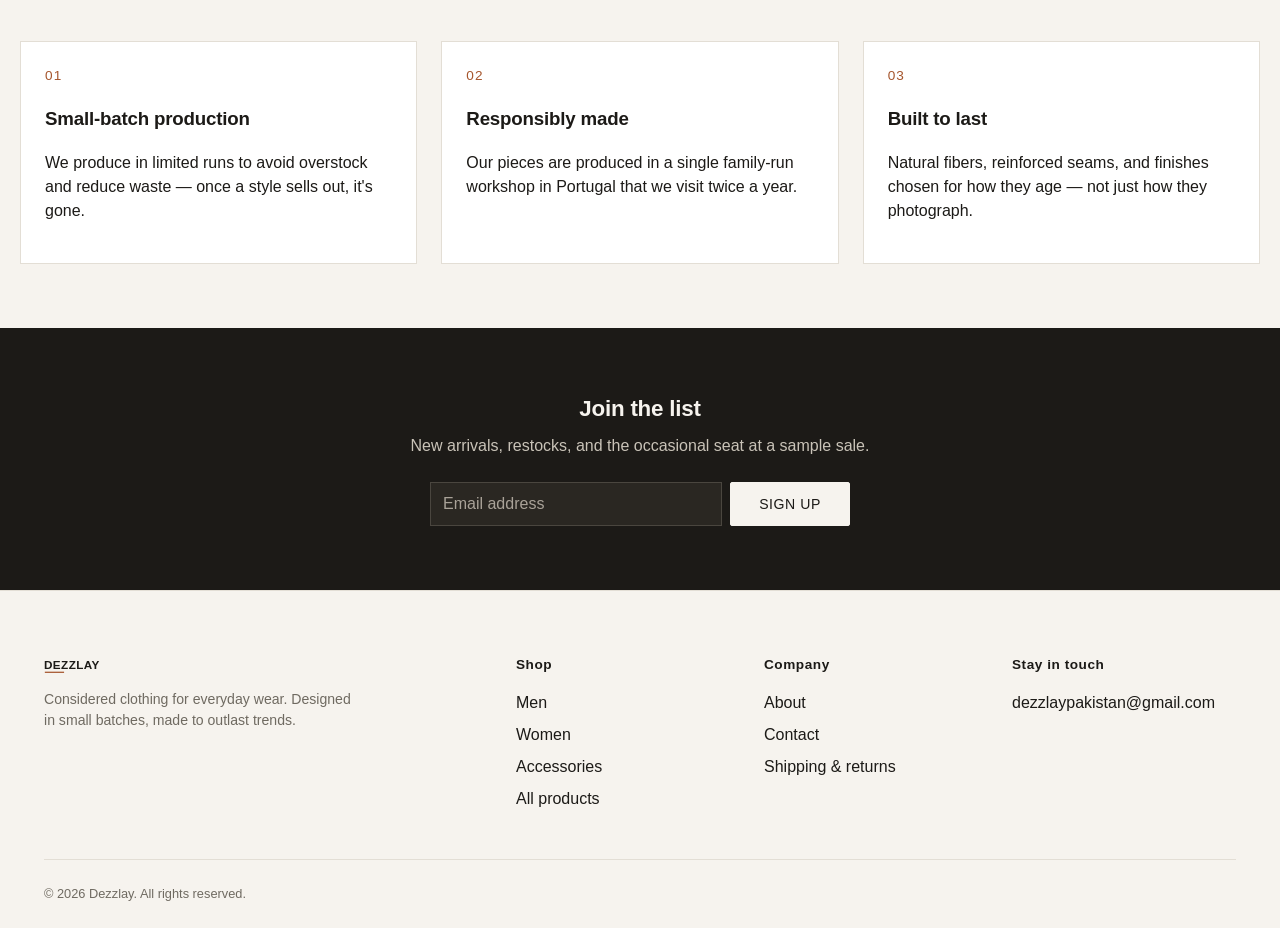
==== commit 5ff3c23b: "Remove social links and phone, show only email" ====
--- a/index.html
+++ b/index.html
@@ -50,7 +50,7 @@
 <main>
 
   <section class="hero">
-    <img src="assets/hero.svg" alt="Dezzlay autumn collection">
+    <img src="assets/hero.jpg" alt="Dezzlay autumn collection">
     <div class="hero-content">
       <span class="eyebrow">New Season</span>
       <h1>The Autumn Edit</h1>
@@ -64,15 +64,15 @@
     </div>
     <div class="category-grid">
       <a class="category-tile" href="shop.html?category=men">
-        <img src="assets/tile-men.svg" alt="Men's clothing">
+        <img src="assets/man-model.jpg.svg" alt="Men's clothing">
         <span>Men</span>
       </a>
       <a class="category-tile" href="shop.html?category=women">
-        <img src="assets/tile-women.svg" alt="Women's clothing">
+        <img src="assets/woman-model.jpg" alt="Women's clothing">
         <span>Women</span>
       </a>
       <a class="category-tile" href="shop.html?category=accessories">
-        <img src="assets/tile-accessories.svg" alt="Accessories">
+        <img src="assets/tile-accessories-model.jpg" alt="Accessories">
         <span>Accessories</span>
       </a>
     </div>
@@ -146,18 +146,12 @@
       <div>
         <h4>Stay in touch</h4>
         <ul>
-          <li><a href="mailto:hello@dezzlay.example">hello@dezzlay.example</a></li>
-          <li><a href="tel:+18005551234">+1 (800) 555-1234</a></li>
+          <li><a href="mailto:dezzlaypakistan@gmail.com">dezzlaypakistan@gmail.com</a></li>
         </ul>
       </div>
     </div>
     <div class="footer-bottom">
       <span>© <span data-year></span> Dezzlay. All rights reserved.</span>
-      <div class="social-row">
-        <a href="#">Instagram</a>
-        <a href="#">Pinterest</a>
-        <a href="#">TikTok</a>
-      </div>
     </div>
   </div>
 </footer>
